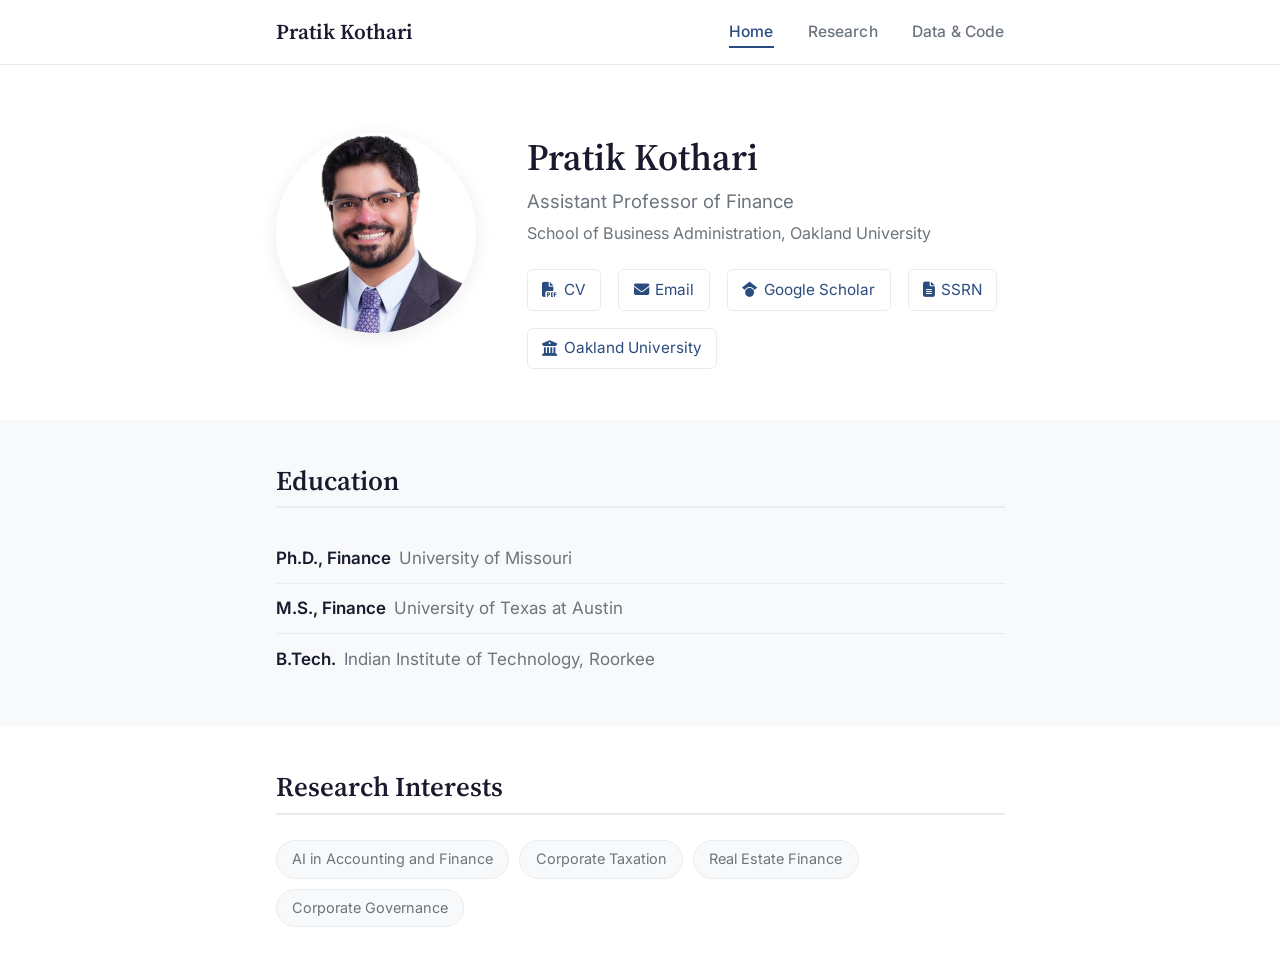
==== index.html @ e495ef42 "Remove page footer contact details" ====
<!DOCTYPE html>
<html lang="en">
<head>
  <!-- Google tag (gtag.js) -->
  <script async src="https://www.googletagmanager.com/gtag/js?id=G-Z5FJ16B7HM"></script>
  <script>
    window.dataLayer = window.dataLayer || [];
    function gtag(){dataLayer.push(arguments);}
    gtag('js', new Date());
    gtag('config', 'G-Z5FJ16B7HM');
  </script>
  <meta charset="UTF-8">
  <meta name="viewport" content="width=device-width, initial-scale=1.0">
  <title>Pratik Kothari | Assistant Professor of Finance</title>
  <meta name="description" content="Pratik Kothari is an Assistant Professor of Finance at Oakland University. Research interests include corporate governance, real estate finance, and financial markets.">
  <meta property="og:title" content="Pratik Kothari | Assistant Professor of Finance">
  <meta property="og:description" content="Assistant Professor of Finance at Oakland University. Research in corporate governance, real estate finance, and financial markets.">
  <meta property="og:type" content="website">
  <meta property="og:url" content="https://pratik-kothari.com/">
  <meta property="og:image" content="https://pratik-kothari.com/images/headshot.jpg">
  <link rel="canonical" href="https://pratik-kothari.com/">
  <script type="application/ld+json">
  {
    "@context": "https://schema.org",
    "@type": "Person",
    "name": "Pratik Kothari",
    "jobTitle": "Assistant Professor of Finance",
    "worksFor": {
      "@type": "Organization",
      "name": "Oakland University",
      "department": "School of Business Administration"
    },
    "url": "https://pratik-kothari.com",
    "image": "https://pratik-kothari.com/images/headshot.jpg",
    "email": "pkothari@oakland.edu",
    "sameAs": [
      "https://scholar.google.com/citations?user=ttBn_mQAAAAJ&hl=en&oi=sra",
      "https://papers.ssrn.com/sol3/cf_dev/AbsByAuth.cfm?per_id=2277546",
      "https://www.oakland.edu/business/faculty-staff-directory/pratik-kothari/"
    ],
    "alumniOf": [
      {"@type": "CollegeOrUniversity", "name": "University of Missouri"},
      {"@type": "CollegeOrUniversity", "name": "University of Texas at Austin"},
      {"@type": "CollegeOrUniversity", "name": "Indian Institute of Technology Roorkee"}
    ],
    "knowsAbout": ["Corporate Governance", "Real Estate Finance", "Corporate Taxation", "AI in Accounting and Finance"]
  }
  </script>
  <link rel="preconnect" href="https://fonts.googleapis.com">
  <link rel="preconnect" href="https://fonts.gstatic.com" crossorigin>
  <link href="https://fonts.googleapis.com/css2?family=Inter:wght@400;500;600&family=Source+Serif+4:opsz,wght@8..60,400;8..60,600&display=swap" rel="stylesheet">
  <link rel="stylesheet" href="https://cdnjs.cloudflare.com/ajax/libs/font-awesome/6.5.1/css/all.min.css" integrity="sha512-DTOQO9RWCH3ppGqcWaEA1BIZOC6xxalwEsw9c2QQeAIftl+Vegovlnee1c9QX4TctnWMn13TZye+giMm8e2LwA==" crossorigin="anonymous" referrerpolicy="no-referrer">
  <link rel="stylesheet" href="css/style.css">
</head>
<body>

  <nav class="nav">
    <div class="nav-inner">
      <a href="index.html" class="nav-name">Pratik Kothari</a>
      <button class="nav-toggle" aria-label="Toggle navigation">
        <svg viewBox="0 0 24 24" fill="none" stroke="currentColor" stroke-width="2" stroke-linecap="round">
          <line x1="3" y1="6" x2="21" y2="6"/>
          <line x1="3" y1="12" x2="21" y2="12"/>
          <line x1="3" y1="18" x2="21" y2="18"/>
        </svg>
      </button>
      <ul class="nav-links">
        <li><a href="index.html" class="active">Home</a></li>
        <li><a href="research.html">Research</a></li>
        <li><a href="data-code.html">Data &amp; Code</a></li>
      </ul>
    </div>
  </nav>

  <main>
    <section class="hero">
      <div class="container">
        <div class="hero-inner">
          <div class="hero-photo">
            <img src="images/headshot.jpg" alt="Pratik Kothari">
          </div>
          <div class="hero-text">
            <h1 class="hero-title">Pratik Kothari</h1>
            <p class="hero-subtitle">Assistant Professor of Finance</p>
            <p class="hero-affiliation">School of Business Administration, Oakland University</p>
            <div class="hero-links">
              <a href="files/kothari_cv.pdf" target="_blank"><i class="fa-solid fa-file-pdf"></i> CV</a>
              <a href="mailto:pkothari@oakland.edu"><i class="fa-solid fa-envelope"></i> Email</a>
              <a href="https://scholar.google.com/citations?user=ttBn_mQAAAAJ&hl=en&oi=sra" target="_blank" rel="noopener"><i class="fa-brands fa-google-scholar"></i> Google Scholar</a>
              <a href="https://papers.ssrn.com/sol3/cf_dev/AbsByAuth.cfm?per_id=2277546" target="_blank" rel="noopener"><i class="fa-solid fa-file-lines"></i> SSRN</a>
              <a href="https://www.oakland.edu/business/faculty-staff-directory/pratik-kothari/" target="_blank" rel="noopener"><i class="fa-solid fa-building-columns"></i> Oakland University</a>
            </div>
          </div>
        </div>
      </div>
    </section>

    <section class="section section-alt">
      <div class="container">
        <h2 class="section-title">Education</h2>
        <ul class="education-list">
          <li>
            <span class="degree">Ph.D., Finance</span>
            <span class="institution">University of Missouri</span>
          </li>
          <li>
            <span class="degree">M.S., Finance</span>
            <span class="institution">University of Texas at Austin</span>
          </li>
          <li>
            <span class="degree">B.Tech.</span>
            <span class="institution">Indian Institute of Technology, Roorkee</span>
          </li>
        </ul>
      </div>
    </section>

    <section class="section">
      <div class="container">
        <h2 class="section-title">Research Interests</h2>
        <div class="interests">
          <span class="interest-tag">AI in Accounting and Finance</span>
          <span class="interest-tag">Corporate Taxation</span>
          <span class="interest-tag">Real Estate Finance</span>
          <span class="interest-tag">Corporate Governance</span>
        </div>
      </div>
    </section>
  </main>

  <script src="js/main.js"></script>
</body>
</html>
---- css/style.css ----
:root {
  --color-bg: #FFFFFF;
  --color-bg-alt: #F8F9FA;
  --color-text: #1A1A2E;
  --color-text-secondary: #6C757D;
  --color-accent: #2B4C7E;
  --color-accent-hover: #3D6098;
  --color-border: #E9ECEF;
  --color-card-shadow: rgba(0, 0, 0, 0.04);

  --font-heading: 'Source Serif 4', Georgia, serif;
  --font-body: 'Inter', 'Segoe UI', system-ui, sans-serif;

  --max-width: 780px;
  --nav-height: 64px;
  --radius: 6px;
}

*,
*::before,
*::after {
  box-sizing: border-box;
  margin: 0;
  padding: 0;
}

html {
  font-size: 17px;
  scroll-behavior: smooth;
  -webkit-text-size-adjust: 100%;
}

body {
  font-family: var(--font-body);
  color: var(--color-text);
  background: var(--color-bg);
  line-height: 1.7;
  min-height: 100vh;
  display: flex;
  flex-direction: column;
}

a {
  color: var(--color-accent);
  text-decoration: none;
  transition: color 0.2s ease;
}

a:hover {
  color: var(--color-accent-hover);
}

img {
  max-width: 100%;
  height: auto;
  display: block;
}

h1, h2, h3 {
  font-family: var(--font-heading);
  font-weight: 600;
  line-height: 1.3;
}

h1 { font-size: 2.2rem; }
h2 { font-size: 1.6rem; }
h3 { font-size: 1.15rem; }

/* ─── Navigation ─── */

.nav {
  position: sticky;
  top: 0;
  z-index: 100;
  background: var(--color-bg);
  border-bottom: 1px solid var(--color-border);
}

.nav-inner {
  max-width: var(--max-width);
  margin: 0 auto;
  padding: 0 1.5rem;
  height: var(--nav-height);
  display: flex;
  align-items: center;
  justify-content: space-between;
}

.nav-name {
  font-family: var(--font-heading);
  font-size: 1.25rem;
  font-weight: 600;
  color: var(--color-text);
}

.nav-name:hover {
  color: var(--color-accent);
}

.nav-links {
  display: flex;
  gap: 2rem;
  list-style: none;
}

.nav-links a {
  color: var(--color-text-secondary);
  font-size: 0.92rem;
  font-weight: 500;
  letter-spacing: 0.01em;
  padding: 0.25rem 0;
  border-bottom: 2px solid transparent;
  transition: color 0.2s ease, border-color 0.2s ease;
}

.nav-links a:hover,
.nav-links a.active {
  color: var(--color-accent);
  border-bottom-color: var(--color-accent);
}

.nav-toggle {
  display: none;
  background: none;
  border: none;
  cursor: pointer;
  padding: 0.5rem;
  color: var(--color-text);
}

.nav-toggle svg {
  width: 24px;
  height: 24px;
}

/* ─── Main Content ─── */

main {
  flex: 1;
}

.container {
  max-width: var(--max-width);
  margin: 0 auto;
  padding: 0 1.5rem;
}

/* ─── Hero Section (Home) ─── */

.hero {
  padding: 4rem 0 3rem;
}

.hero-inner {
  display: flex;
  align-items: flex-start;
  gap: 3rem;
}

.hero-photo {
  flex-shrink: 0;
  width: 200px;
  height: 200px;
  border-radius: 50%;
  overflow: hidden;
  box-shadow: 0 4px 20px rgba(0, 0, 0, 0.08);
}

.hero-photo img {
  width: 100%;
  height: 100%;
  object-fit: cover;
}

.hero-text {
  flex: 1;
}

.hero-title {
  margin-bottom: 0.25rem;
}

.hero-subtitle {
  font-size: 1.1rem;
  color: var(--color-text-secondary);
  margin-bottom: 0.15rem;
}

.hero-affiliation {
  font-size: 0.95rem;
  color: var(--color-text-secondary);
  margin-bottom: 1.25rem;
}

.hero-bio {
  margin-bottom: 1.5rem;
  color: var(--color-text);
}

.hero-links {
  display: flex;
  flex-wrap: wrap;
  gap: 1rem;
}

.hero-links a {
  display: inline-flex;
  align-items: center;
  gap: 0.4rem;
  font-size: 0.9rem;
  color: var(--color-accent);
  padding: 0.4rem 0.85rem;
  border: 1px solid var(--color-border);
  border-radius: var(--radius);
  transition: background 0.2s ease, border-color 0.2s ease, color 0.2s ease;
}

.hero-links a:hover {
  background: var(--color-bg-alt);
  border-color: var(--color-accent);
}

/* ─── Sections ─── */

.section {
  padding: 2.5rem 0;
}

.section-alt {
  background: var(--color-bg-alt);
}

.section-title {
  margin-bottom: 1.5rem;
  padding-bottom: 0.5rem;
  border-bottom: 2px solid var(--color-border);
}

/* ─── Education ─── */

.education-list {
  list-style: none;
}

.education-list li {
  padding: 0.6rem 0;
  display: flex;
  gap: 0.5rem;
  align-items: baseline;
}

.education-list li + li {
  border-top: 1px solid var(--color-border);
}

.degree {
  font-weight: 600;
  white-space: nowrap;
}

.institution {
  color: var(--color-text-secondary);
}

/* ─── Research Interests ─── */

.interests {
  display: flex;
  flex-wrap: wrap;
  gap: 0.6rem;
}

.interest-tag {
  font-size: 0.85rem;
  padding: 0.35rem 0.9rem;
  background: var(--color-bg-alt);
  border: 1px solid var(--color-border);
  border-radius: 20px;
  color: var(--color-text-secondary);
}

/* ─── Page Header (Research, Data & Code) ─── */

.page-header {
  padding: 3rem 0 1.5rem;
}

.page-header h1 {
  margin-bottom: 0.5rem;
}

.page-header p {
  color: var(--color-text-secondary);
  font-size: 1rem;
}

/* ─── Paper Cards ─── */

.papers-section {
  padding: 2rem 0 3rem;
}

.papers-section + .papers-section {
  border-top: 2px solid var(--color-border);
}

.papers-section-title {
  font-size: 1.35rem;
  margin-bottom: 1.5rem;
  color: var(--color-text);
}

.paper-card {
  padding: 1.5rem 0;
}

.paper-card + .paper-card {
  border-top: 1px solid var(--color-border);
}

.paper-title {
  font-family: var(--font-body);
  font-weight: 600;
  font-size: 1.05rem;
  line-height: 1.5;
  margin-bottom: 0.3rem;
}

.paper-authors {
  font-size: 0.9rem;
  color: var(--color-text-secondary);
  margin-bottom: 0.2rem;
}

.paper-venue {
  font-size: 0.9rem;
  color: var(--color-text-secondary);
  margin-bottom: 0.6rem;
}

.paper-venue em {
  font-style: italic;
}

.paper-actions {
  display: flex;
  flex-wrap: wrap;
  align-items: center;
  gap: 0.75rem;
}

.paper-link {
  font-size: 0.82rem;
  font-weight: 500;
  color: var(--color-accent);
  display: inline-flex;
  align-items: center;
  gap: 0.3rem;
}

.paper-link:hover {
  color: var(--color-accent-hover);
}

.abstract-toggle {
  font-size: 0.82rem;
  font-weight: 500;
  color: var(--color-accent);
  background: none;
  border: none;
  cursor: pointer;
  padding: 0;
  display: inline-flex;
  align-items: center;
  gap: 0.3rem;
  font-family: var(--font-body);
  transition: color 0.2s ease;
}

.abstract-toggle:hover {
  color: var(--color-accent-hover);
}

.abstract-toggle .chevron {
  display: inline-block;
  transition: transform 0.25s ease;
  font-size: 0.7rem;
}

.abstract-toggle.open .chevron {
  transform: rotate(90deg);
}

.abstract-content {
  max-height: 0;
  overflow: hidden;
  transition: max-height 0.35s ease, padding 0.35s ease;
}

.abstract-content.open {
  max-height: 500px;
}

.abstract-text {
  padding: 1rem 0 0.5rem;
  font-size: 0.92rem;
  color: var(--color-text-secondary);
  line-height: 1.7;
  border-left: 3px solid var(--color-border);
  padding-left: 1rem;
}

/* ─── Data & Code Cards ─── */

.data-intro {
  padding: 0 0 1rem;
  color: var(--color-text-secondary);
}

.data-card {
  padding: 1.5rem;
  margin-bottom: 1.25rem;
  background: var(--color-bg);
  border: 1px solid var(--color-border);
  border-radius: var(--radius);
}

.data-card-title {
  font-family: var(--font-body);
  font-weight: 600;
  font-size: 1.05rem;
  margin-bottom: 0.25rem;
}

.data-card-ref {
  font-size: 0.88rem;
  color: var(--color-text-secondary);
  margin-bottom: 1rem;
}

.data-items {
  display: flex;
  flex-wrap: wrap;
  gap: 0.75rem;
}

.data-link {
  display: inline-flex;
  align-items: center;
  gap: 0.4rem;
  font-size: 0.88rem;
  color: var(--color-accent);
  padding: 0.4rem 0.85rem;
  border: 1px solid var(--color-border);
  border-radius: var(--radius);
  transition: background 0.2s ease, border-color 0.2s ease;
}

.data-link:hover {
  background: var(--color-bg-alt);
  border-color: var(--color-accent);
}

.data-placeholder {
  padding: 2rem;
  text-align: center;
  color: var(--color-text-secondary);
  background: var(--color-bg-alt);
  border-radius: var(--radius);
  border: 1px dashed var(--color-border);
}

.data-note {
  font-size: 0.82rem;
  color: var(--color-text-secondary);
  line-height: 1.6;
  margin-top: 1rem;
  padding-top: 0.75rem;
  border-top: 1px solid var(--color-border);
}

.data-note a {
  color: var(--color-accent);
}

/* ─── Responsive ─── */

@media (max-width: 640px) {
  html {
    font-size: 16px;
  }

  h1 { font-size: 1.75rem; }

  .nav-links {
    display: none;
    position: absolute;
    top: var(--nav-height);
    left: 0;
    right: 0;
    flex-direction: column;
    background: var(--color-bg);
    border-bottom: 1px solid var(--color-border);
    padding: 1rem 1.5rem;
    gap: 0;
    box-shadow: 0 4px 12px var(--color-card-shadow);
  }

  .nav-links.open {
    display: flex;
  }

  .nav-links li {
    padding: 0.6rem 0;
  }

  .nav-links li + li {
    border-top: 1px solid var(--color-border);
  }

  .nav-toggle {
    display: block;
  }

  .hero {
    padding: 2.5rem 0 2rem;
  }

  .hero-inner {
    flex-direction: column;
    align-items: center;
    text-align: center;
    gap: 1.5rem;
  }

  .hero-photo {
    width: 160px;
    height: 160px;
  }

  .hero-links {
    justify-content: center;
  }

  .education-list li {
    flex-direction: column;
    gap: 0.1rem;
  }

  .interests {
    justify-content: center;
  }

}

@media (min-width: 641px) and (max-width: 959px) {
  .hero-photo {
    width: 180px;
    height: 180px;
  }
}

/* ─── Print ─── */

@media print {
  .nav, .nav-toggle, .abstract-toggle {
    display: none;
  }

  .abstract-content {
    max-height: none;
  }

  body {
    font-size: 12pt;
    color: #000;
  }

  a {
    color: #000;
    text-decoration: underline;
  }
}
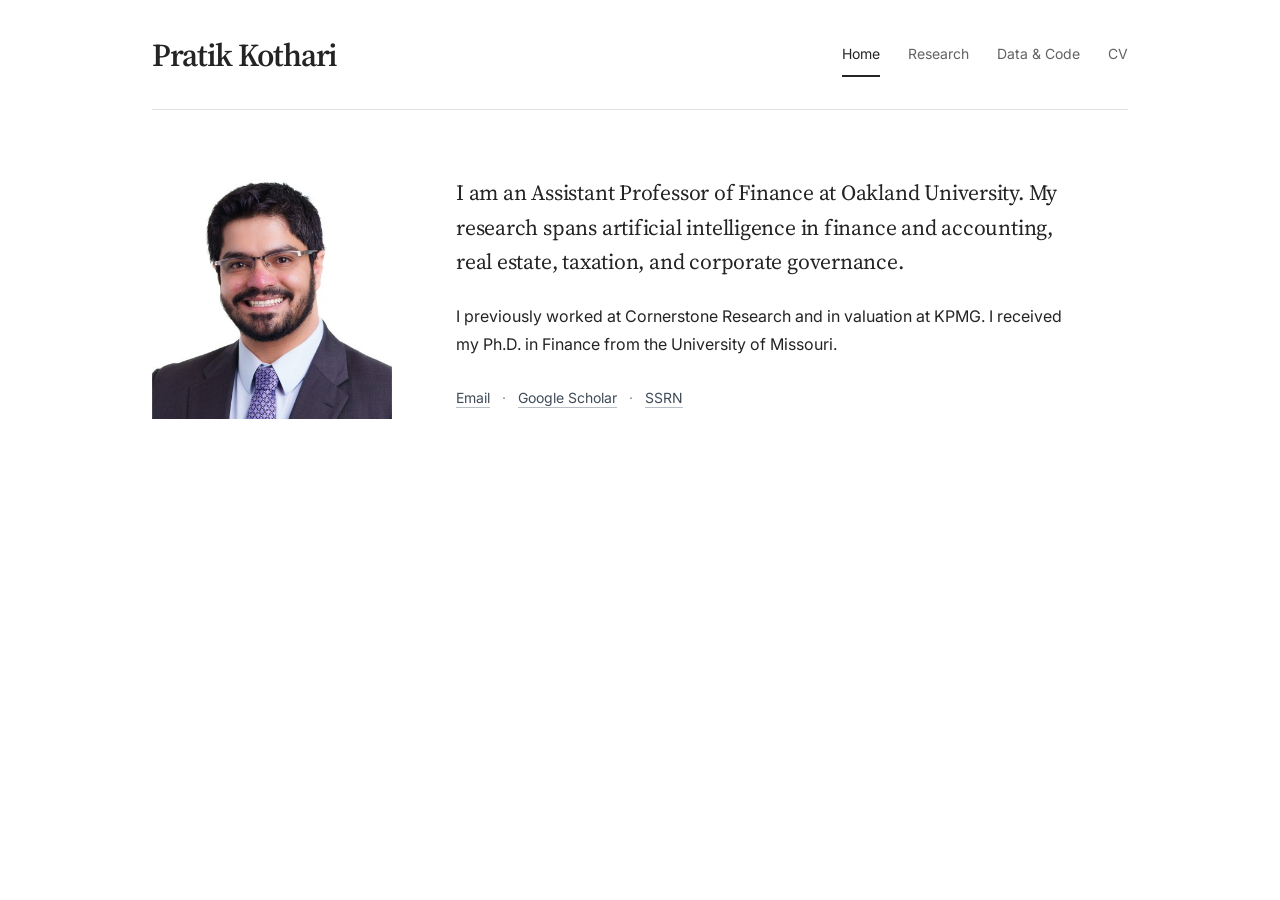
==== commit c79549ec: "Refine academic website and add named data registration" ====
--- a/index.html
+++ b/index.html
@@ -1,20 +1,13 @@
 <!DOCTYPE html>
 <html lang="en">
 <head>
-  <!-- Google tag (gtag.js) -->
-  <script async src="https://www.googletagmanager.com/gtag/js?id=G-Z5FJ16B7HM"></script>
-  <script>
-    window.dataLayer = window.dataLayer || [];
-    function gtag(){dataLayer.push(arguments);}
-    gtag('js', new Date());
-    gtag('config', 'G-Z5FJ16B7HM');
-  </script>
+  <script src="js/analytics.js" defer></script>
   <meta charset="UTF-8">
   <meta name="viewport" content="width=device-width, initial-scale=1.0">
   <title>Pratik Kothari | Assistant Professor of Finance</title>
-  <meta name="description" content="Pratik Kothari is an Assistant Professor of Finance at Oakland University. Research interests include corporate governance, real estate finance, and financial markets.">
+  <meta name="description" content="Pratik Kothari is an Assistant Professor of Finance at Oakland University. His research spans artificial intelligence in finance and accounting, real estate, taxation, and corporate governance.">
   <meta property="og:title" content="Pratik Kothari | Assistant Professor of Finance">
-  <meta property="og:description" content="Assistant Professor of Finance at Oakland University. Research in corporate governance, real estate finance, and financial markets.">
+  <meta property="og:description" content="Research on artificial intelligence in finance and accounting, real estate, taxation, and corporate governance.">
   <meta property="og:type" content="website">
   <meta property="og:url" content="https://pratik-kothari.com/">
   <meta property="og:image" content="https://pratik-kothari.com/images/headshot.jpg">
@@ -52,80 +45,52 @@
   <link rel="stylesheet" href="https://cdnjs.cloudflare.com/ajax/libs/font-awesome/6.5.1/css/all.min.css" integrity="sha512-DTOQO9RWCH3ppGqcWaEA1BIZOC6xxalwEsw9c2QQeAIftl+Vegovlnee1c9QX4TctnWMn13TZye+giMm8e2LwA==" crossorigin="anonymous" referrerpolicy="no-referrer">
   <link rel="stylesheet" href="css/style.css">
 </head>
-<body>
+<body class="home-page">
+  <a class="skip-link" href="#main-content">Skip to content</a>
 
-  <nav class="nav">
+  <nav class="nav" aria-label="Main navigation">
     <div class="nav-inner">
-      <a href="index.html" class="nav-name">Pratik Kothari</a>
-      <button class="nav-toggle" aria-label="Toggle navigation">
+      <h1 class="site-title" id="hero-title"><a href="index.html" class="nav-name">Pratik Kothari</a></h1>
+      <button class="nav-toggle" aria-label="Toggle navigation" aria-expanded="false" aria-controls="navigation-links">
         <svg viewBox="0 0 24 24" fill="none" stroke="currentColor" stroke-width="2" stroke-linecap="round">
           <line x1="3" y1="6" x2="21" y2="6"/>
           <line x1="3" y1="12" x2="21" y2="12"/>
           <line x1="3" y1="18" x2="21" y2="18"/>
         </svg>
       </button>
-      <ul class="nav-links">
-        <li><a href="index.html" class="active">Home</a></li>
+      <ul class="nav-links" id="navigation-links">
+        <li><a href="index.html" class="active" aria-current="page">Home</a></li>
         <li><a href="research.html">Research</a></li>
         <li><a href="data-code.html">Data &amp; Code</a></li>
+        <li><a href="files/kothari_cv.pdf" target="_blank" rel="noopener">CV</a></li>
       </ul>
     </div>
   </nav>
 
-  <main>
-    <section class="hero">
+  <main id="main-content">
+    <section class="hero" aria-labelledby="hero-title">
       <div class="container">
         <div class="hero-inner">
-          <div class="hero-photo">
-            <img src="images/headshot.jpg" alt="Pratik Kothari">
-          </div>
+          <figure class="hero-portrait">
+            <img src="images/headshot.jpg" alt="Portrait of Pratik Kothari" width="400" height="400" fetchpriority="high">
+          </figure>
           <div class="hero-text">
-            <h1 class="hero-title">Pratik Kothari</h1>
-            <p class="hero-subtitle">Assistant Professor of Finance</p>
-            <p class="hero-affiliation">School of Business Administration, Oakland University</p>
-            <div class="hero-links">
-              <a href="files/kothari_cv.pdf" target="_blank"><i class="fa-solid fa-file-pdf"></i> CV</a>
-              <a href="mailto:pkothari@oakland.edu"><i class="fa-solid fa-envelope"></i> Email</a>
-              <a href="https://scholar.google.com/citations?user=ttBn_mQAAAAJ&hl=en&oi=sra" target="_blank" rel="noopener"><i class="fa-brands fa-google-scholar"></i> Google Scholar</a>
-              <a href="https://papers.ssrn.com/sol3/cf_dev/AbsByAuth.cfm?per_id=2277546" target="_blank" rel="noopener"><i class="fa-solid fa-file-lines"></i> SSRN</a>
-              <a href="https://www.oakland.edu/business/faculty-staff-directory/pratik-kothari/" target="_blank" rel="noopener"><i class="fa-solid fa-building-columns"></i> Oakland University</a>
+            <div class="hero-bio">
+              <p>I am an Assistant Professor of Finance at Oakland University. My research spans artificial intelligence in finance and accounting, real estate, taxation, and corporate governance.</p>
+              <p>I previously worked at Cornerstone Research and in valuation at KPMG. I received my Ph.D. in Finance from the University of Missouri.</p>
+            </div>
+            <div class="hero-links" aria-label="Contact and profiles">
+              <a href="mailto:pkothari@oakland.edu">Email</a>
+              <span aria-hidden="true">&middot;</span>
+              <a href="https://scholar.google.com/citations?user=ttBn_mQAAAAJ&hl=en&oi=sra" target="_blank" rel="noopener">Google Scholar</a>
+              <span aria-hidden="true">&middot;</span>
+              <a href="https://papers.ssrn.com/sol3/cf_dev/AbsByAuth.cfm?per_id=2277546" target="_blank" rel="noopener">SSRN</a>
             </div>
           </div>
         </div>
       </div>
     </section>
 
-    <section class="section section-alt">
-      <div class="container">
-        <h2 class="section-title">Education</h2>
-        <ul class="education-list">
-          <li>
-            <span class="degree">Ph.D., Finance</span>
-            <span class="institution">University of Missouri</span>
-          </li>
-          <li>
-            <span class="degree">M.S., Finance</span>
-            <span class="institution">University of Texas at Austin</span>
-          </li>
-          <li>
-            <span class="degree">B.Tech.</span>
-            <span class="institution">Indian Institute of Technology, Roorkee</span>
-          </li>
-        </ul>
-      </div>
-    </section>
-
-    <section class="section">
-      <div class="container">
-        <h2 class="section-title">Research Interests</h2>
-        <div class="interests">
-          <span class="interest-tag">AI in Accounting and Finance</span>
-          <span class="interest-tag">Corporate Taxation</span>
-          <span class="interest-tag">Real Estate Finance</span>
-          <span class="interest-tag">Corporate Governance</span>
-        </div>
-      </div>
-    </section>
   </main>
 
   <script src="js/main.js"></script>
--- a/css/style.css
+++ b/css/style.css
@@ -1,583 +1,208 @@
 :root {
-  --color-bg: #FFFFFF;
-  --color-bg-alt: #F8F9FA;
-  --color-text: #1A1A2E;
-  --color-text-secondary: #6C757D;
-  --color-accent: #2B4C7E;
-  --color-accent-hover: #3D6098;
-  --color-border: #E9ECEF;
-  --color-card-shadow: rgba(0, 0, 0, 0.04);
-
+  --color-bg: #ffffff;
+  --color-surface: #ffffff;
+  --color-bg-alt: #f6f6f6;
+  --color-text: #242424;
+  --color-text-secondary: #626262;
+  --color-accent: #3f4b58;
+  --color-accent-hover: #171717;
+  --color-border: #e2e2e2;
   --font-heading: 'Source Serif 4', Georgia, serif;
   --font-body: 'Inter', 'Segoe UI', system-ui, sans-serif;
-
-  --max-width: 780px;
-  --nav-height: 64px;
-  --radius: 6px;
-}
-
-*,
-*::before,
-*::after {
-  box-sizing: border-box;
-  margin: 0;
-  padding: 0;
-}
-
-html {
-  font-size: 17px;
-  scroll-behavior: smooth;
-  -webkit-text-size-adjust: 100%;
-}
-
-body {
-  font-family: var(--font-body);
-  color: var(--color-text);
-  background: var(--color-bg);
-  line-height: 1.7;
-  min-height: 100vh;
-  display: flex;
-  flex-direction: column;
-}
-
-a {
-  color: var(--color-accent);
-  text-decoration: none;
-  transition: color 0.2s ease;
-}
-
-a:hover {
-  color: var(--color-accent-hover);
-}
-
-img {
-  max-width: 100%;
-  height: auto;
-  display: block;
-}
-
-h1, h2, h3 {
-  font-family: var(--font-heading);
-  font-weight: 600;
-  line-height: 1.3;
-}
-
-h1 { font-size: 2.2rem; }
-h2 { font-size: 1.6rem; }
-h3 { font-size: 1.15rem; }
-
-/* ─── Navigation ─── */
-
-.nav {
-  position: sticky;
-  top: 0;
-  z-index: 100;
-  background: var(--color-bg);
-  border-bottom: 1px solid var(--color-border);
-}
-
-.nav-inner {
-  max-width: var(--max-width);
-  margin: 0 auto;
-  padding: 0 1.5rem;
-  height: var(--nav-height);
-  display: flex;
-  align-items: center;
-  justify-content: space-between;
-}
-
-.nav-name {
-  font-family: var(--font-heading);
-  font-size: 1.25rem;
-  font-weight: 600;
-  color: var(--color-text);
-}
-
-.nav-name:hover {
-  color: var(--color-accent);
-}
-
-.nav-links {
-  display: flex;
-  gap: 2rem;
-  list-style: none;
-}
-
-.nav-links a {
-  color: var(--color-text-secondary);
-  font-size: 0.92rem;
-  font-weight: 500;
-  letter-spacing: 0.01em;
-  padding: 0.25rem 0;
-  border-bottom: 2px solid transparent;
-  transition: color 0.2s ease, border-color 0.2s ease;
-}
-
-.nav-links a:hover,
-.nav-links a.active {
-  color: var(--color-accent);
-  border-bottom-color: var(--color-accent);
-}
-
-.nav-toggle {
-  display: none;
-  background: none;
-  border: none;
-  cursor: pointer;
-  padding: 0.5rem;
-  color: var(--color-text);
-}
-
-.nav-toggle svg {
-  width: 24px;
-  height: 24px;
-}
-
-/* ─── Main Content ─── */
-
-main {
-  flex: 1;
-}
-
-.container {
-  max-width: var(--max-width);
-  margin: 0 auto;
-  padding: 0 1.5rem;
-}
-
-/* ─── Hero Section (Home) ─── */
-
-.hero {
-  padding: 4rem 0 3rem;
-}
-
-.hero-inner {
-  display: flex;
-  align-items: flex-start;
-  gap: 3rem;
-}
-
-.hero-photo {
-  flex-shrink: 0;
-  width: 200px;
-  height: 200px;
-  border-radius: 50%;
-  overflow: hidden;
-  box-shadow: 0 4px 20px rgba(0, 0, 0, 0.08);
-}
-
-.hero-photo img {
-  width: 100%;
-  height: 100%;
-  object-fit: cover;
-}
-
-.hero-text {
-  flex: 1;
-}
-
-.hero-title {
-  margin-bottom: 0.25rem;
-}
-
-.hero-subtitle {
-  font-size: 1.1rem;
-  color: var(--color-text-secondary);
-  margin-bottom: 0.15rem;
-}
-
-.hero-affiliation {
-  font-size: 0.95rem;
-  color: var(--color-text-secondary);
-  margin-bottom: 1.25rem;
-}
-
-.hero-bio {
-  margin-bottom: 1.5rem;
-  color: var(--color-text);
-}
-
-.hero-links {
-  display: flex;
-  flex-wrap: wrap;
-  gap: 1rem;
-}
-
-.hero-links a {
-  display: inline-flex;
-  align-items: center;
-  gap: 0.4rem;
-  font-size: 0.9rem;
-  color: var(--color-accent);
-  padding: 0.4rem 0.85rem;
-  border: 1px solid var(--color-border);
-  border-radius: var(--radius);
-  transition: background 0.2s ease, border-color 0.2s ease, color 0.2s ease;
-}
-
-.hero-links a:hover {
-  background: var(--color-bg-alt);
-  border-color: var(--color-accent);
-}
-
-/* ─── Sections ─── */
-
-.section {
-  padding: 2.5rem 0;
-}
-
-.section-alt {
-  background: var(--color-bg-alt);
-}
-
-.section-title {
-  margin-bottom: 1.5rem;
-  padding-bottom: 0.5rem;
-  border-bottom: 2px solid var(--color-border);
-}
-
-/* ─── Education ─── */
-
-.education-list {
-  list-style: none;
-}
-
-.education-list li {
-  padding: 0.6rem 0;
-  display: flex;
-  gap: 0.5rem;
-  align-items: baseline;
-}
-
-.education-list li + li {
-  border-top: 1px solid var(--color-border);
-}
-
-.degree {
-  font-weight: 600;
-  white-space: nowrap;
-}
-
-.institution {
-  color: var(--color-text-secondary);
-}
-
-/* ─── Research Interests ─── */
-
-.interests {
-  display: flex;
-  flex-wrap: wrap;
-  gap: 0.6rem;
-}
-
-.interest-tag {
-  font-size: 0.85rem;
-  padding: 0.35rem 0.9rem;
-  background: var(--color-bg-alt);
-  border: 1px solid var(--color-border);
-  border-radius: 20px;
-  color: var(--color-text-secondary);
-}
-
-/* ─── Page Header (Research, Data & Code) ─── */
-
-.page-header {
-  padding: 3rem 0 1.5rem;
-}
-
-.page-header h1 {
-  margin-bottom: 0.5rem;
-}
-
-.page-header p {
-  color: var(--color-text-secondary);
-  font-size: 1rem;
-}
-
-/* ─── Paper Cards ─── */
-
-.papers-section {
-  padding: 2rem 0 3rem;
-}
-
-.papers-section + .papers-section {
-  border-top: 2px solid var(--color-border);
-}
-
-.papers-section-title {
-  font-size: 1.35rem;
-  margin-bottom: 1.5rem;
-  color: var(--color-text);
-}
-
-.paper-card {
-  padding: 1.5rem 0;
-}
-
-.paper-card + .paper-card {
-  border-top: 1px solid var(--color-border);
-}
-
-.paper-title {
-  font-family: var(--font-body);
-  font-weight: 600;
-  font-size: 1.05rem;
-  line-height: 1.5;
-  margin-bottom: 0.3rem;
-}
-
-.paper-authors {
-  font-size: 0.9rem;
-  color: var(--color-text-secondary);
-  margin-bottom: 0.2rem;
-}
-
-.paper-venue {
-  font-size: 0.9rem;
-  color: var(--color-text-secondary);
-  margin-bottom: 0.6rem;
-}
-
-.paper-venue em {
-  font-style: italic;
-}
-
-.paper-actions {
-  display: flex;
-  flex-wrap: wrap;
-  align-items: center;
-  gap: 0.75rem;
-}
-
-.paper-link {
-  font-size: 0.82rem;
-  font-weight: 500;
-  color: var(--color-accent);
-  display: inline-flex;
-  align-items: center;
-  gap: 0.3rem;
-}
-
-.paper-link:hover {
-  color: var(--color-accent-hover);
-}
-
-.abstract-toggle {
-  font-size: 0.82rem;
-  font-weight: 500;
-  color: var(--color-accent);
-  background: none;
-  border: none;
-  cursor: pointer;
-  padding: 0;
-  display: inline-flex;
-  align-items: center;
-  gap: 0.3rem;
-  font-family: var(--font-body);
-  transition: color 0.2s ease;
-}
-
-.abstract-toggle:hover {
-  color: var(--color-accent-hover);
-}
-
-.abstract-toggle .chevron {
-  display: inline-block;
-  transition: transform 0.25s ease;
-  font-size: 0.7rem;
-}
-
-.abstract-toggle.open .chevron {
-  transform: rotate(90deg);
-}
-
-.abstract-content {
-  max-height: 0;
-  overflow: hidden;
-  transition: max-height 0.35s ease, padding 0.35s ease;
-}
-
-.abstract-content.open {
-  max-height: 500px;
-}
-
-.abstract-text {
-  padding: 1rem 0 0.5rem;
-  font-size: 0.92rem;
-  color: var(--color-text-secondary);
-  line-height: 1.7;
-  border-left: 3px solid var(--color-border);
-  padding-left: 1rem;
-}
-
-/* ─── Data & Code Cards ─── */
-
-.data-intro {
-  padding: 0 0 1rem;
-  color: var(--color-text-secondary);
-}
-
-.data-card {
-  padding: 1.5rem;
-  margin-bottom: 1.25rem;
-  background: var(--color-bg);
-  border: 1px solid var(--color-border);
-  border-radius: var(--radius);
-}
-
-.data-card-title {
-  font-family: var(--font-body);
-  font-weight: 600;
-  font-size: 1.05rem;
-  margin-bottom: 0.25rem;
-}
-
-.data-card-ref {
-  font-size: 0.88rem;
-  color: var(--color-text-secondary);
-  margin-bottom: 1rem;
-}
-
-.data-items {
-  display: flex;
-  flex-wrap: wrap;
-  gap: 0.75rem;
-}
-
-.data-link {
-  display: inline-flex;
-  align-items: center;
-  gap: 0.4rem;
-  font-size: 0.88rem;
-  color: var(--color-accent);
-  padding: 0.4rem 0.85rem;
-  border: 1px solid var(--color-border);
-  border-radius: var(--radius);
-  transition: background 0.2s ease, border-color 0.2s ease;
-}
-
-.data-link:hover {
-  background: var(--color-bg-alt);
-  border-color: var(--color-accent);
-}
-
-.data-placeholder {
-  padding: 2rem;
-  text-align: center;
-  color: var(--color-text-secondary);
-  background: var(--color-bg-alt);
-  border-radius: var(--radius);
-  border: 1px dashed var(--color-border);
-}
-
-.data-note {
-  font-size: 0.82rem;
-  color: var(--color-text-secondary);
-  line-height: 1.6;
-  margin-top: 1rem;
-  padding-top: 0.75rem;
-  border-top: 1px solid var(--color-border);
-}
-
-.data-note a {
-  color: var(--color-accent);
-}
-
-/* ─── Responsive ─── */
-
-@media (max-width: 640px) {
-  html {
-    font-size: 16px;
-  }
-
-  h1 { font-size: 1.75rem; }
-
-  .nav-links {
-    display: none;
-    position: absolute;
-    top: var(--nav-height);
-    left: 0;
-    right: 0;
-    flex-direction: column;
-    background: var(--color-bg);
-    border-bottom: 1px solid var(--color-border);
-    padding: 1rem 1.5rem;
-    gap: 0;
-    box-shadow: 0 4px 12px var(--color-card-shadow);
-  }
-
-  .nav-links.open {
-    display: flex;
-  }
-
-  .nav-links li {
-    padding: 0.6rem 0;
-  }
-
-  .nav-links li + li {
-    border-top: 1px solid var(--color-border);
-  }
-
-  .nav-toggle {
-    display: block;
-  }
-
-  .hero {
-    padding: 2.5rem 0 2rem;
-  }
-
-  .hero-inner {
-    flex-direction: column;
-    align-items: center;
-    text-align: center;
-    gap: 1.5rem;
-  }
-
-  .hero-photo {
-    width: 160px;
-    height: 160px;
-  }
-
-  .hero-links {
-    justify-content: center;
-  }
-
-  .education-list li {
-    flex-direction: column;
-    gap: 0.1rem;
-  }
-
-  .interests {
-    justify-content: center;
-  }
-
-}
-
-@media (min-width: 641px) and (max-width: 959px) {
-  .hero-photo {
-    width: 180px;
-    height: 180px;
-  }
-}
-
-/* ─── Print ─── */
-
+  --max-width: 1040px;
+  --nav-height: 76px;
+  --radius: 5px;
+}
+
+*, *::before, *::after { box-sizing: border-box; }
+* { margin: 0; padding: 0; }
+html { font-size: 16px; scroll-behavior: smooth; -webkit-text-size-adjust: 100%; }
+body { font-family: var(--font-body); color: var(--color-text); background: var(--color-bg); line-height: 1.75; min-height: 100vh; display: flex; flex-direction: column; }
+main { flex: 1; }
+a { color: var(--color-accent); text-decoration: none; transition: color .18s ease; }
+a:hover { color: var(--color-accent-hover); }
+button, input, select { font: inherit; }
+button, a, input, select { -webkit-tap-highlight-color: transparent; }
+button { cursor: pointer; }
+button:disabled { cursor: wait; opacity: .65; }
+:focus-visible { outline: 3px solid var(--color-text); outline-offset: 5px; }
+img { max-width: 100%; height: auto; display: block; }
+h1, h2, h3 { font-family: var(--font-heading); font-weight: 600; line-height: 1.2; }
+::selection { background: #e5e7eb; color: #171717; }
+[hidden] { display: none !important; }
+.container { max-width: var(--max-width); margin: 0 auto; padding: 0 32px; }
+.eyebrow { font: 600 .68rem/1.5 var(--font-body); letter-spacing: .17em; text-transform: uppercase; color: var(--color-accent); }
+.skip-link { position: fixed; top: -100px; left: 16px; z-index: 200; background: var(--color-text); color: #fff; padding: 12px 20px; }
+.skip-link:focus { top: 12px; color: #fff; }
+
+/* Navigation */
+.nav { background: var(--color-bg); border-bottom: 1px solid var(--color-border); }
+.nav-inner { max-width: var(--max-width); margin: 0 auto; padding: 0 32px; min-height: var(--nav-height); display: flex; align-items: center; justify-content: space-between; gap: 24px; position: relative; }
+.nav-name { display: inline-flex; align-items: center; gap: 13px; font: 600 1.12rem var(--font-heading); color: var(--color-text); white-space: nowrap; }
+.nav-links { display: flex; align-items: center; gap: 28px; list-style: none; }
+.nav-links a { display: inline-block; color: var(--color-text-secondary); font-size: .875rem; padding: 9px 0; border-bottom: 2px solid transparent; }
+.nav-links a:hover, .nav-links a.active { color: var(--color-text); border-bottom-color: var(--color-text); }
+.nav-toggle { display: none; background: none; border: 0; padding: 10px; color: var(--color-text); }
+.nav-toggle svg { display: block; width: 24px; height: 24px; }
+
+/* Home */
+.site-title { line-height: 1.2; }
+.home-page .nav { border-bottom: 0; }
+.home-page .nav-inner { min-height: 110px; }
+.home-page .nav-inner::after { content: ''; position: absolute; bottom: 0; left: 32px; right: 32px; border-bottom: 1px solid var(--color-border); }
+.home-page .nav-name { font-size: 2rem; letter-spacing: -.035em; }
+.hero { padding: 66px 0 60px; }
+.hero-inner { display: grid; grid-template-columns: 240px minmax(0, 1fr); gap: 64px; align-items: start; }
+.hero-bio { color: var(--color-text); font-size: 1rem; line-height: 1.8; max-width: 620px; margin-bottom: 27px; }
+.hero-bio p:first-child { font: 400 1.35rem/1.6 var(--font-heading); letter-spacing: -.01em; }
+.hero-bio p + p { margin-top: 22px; }
+.hero-links { display: flex; align-items: center; gap: 12px; font-size: .875rem; }
+.hero-links > span { color: #8a8a8a; }
+.hero-links a { text-decoration: underline; text-decoration-color: #b9bec4; text-underline-offset: 4px; white-space: nowrap; }
+.hero-links a:hover { text-decoration-color: currentColor; }
+.hero-portrait { margin-top: 3px; }
+.hero-portrait img { width: 100%; aspect-ratio: 1; object-fit: cover; }
+.button { display: inline-flex; align-items: center; justify-content: center; gap: 18px; padding: 12px 21px; border: 1px solid transparent; border-radius: var(--radius); font-size: .81rem; font-weight: 500; line-height: 1.5; transition: background .18s, color .18s, border-color .18s; }
+.button-primary { background: var(--color-text); color: #fff; }
+.button-primary:hover { background: #444; color: #fff; }
+.button-outline { border-color: #bdbdbd; color: var(--color-text); background: transparent; }
+.button-outline:hover { background: var(--color-bg-alt); border-color: var(--color-text); }
+.button i { font-size: .75rem; }
+
+/* Shared page headers and research */
+.page-header { padding: 60px 0 30px; }
+.page-header h1 { font-size: clamp(2.5rem, 5vw, 3.4rem); letter-spacing: -.04em; margin: 10px 0 17px; }
+.page-header > p:not(.eyebrow) { max-width: 640px; font-size: .94rem; color: var(--color-text-secondary); }
+.page-header a, .data-note a, .data-citation-note a, .form-privacy a { text-decoration: underline; text-underline-offset: 3px; }
+.research-container { max-width: 980px; }
+.section-nav { display: flex; gap: 28px; list-style: none; border-bottom: 1px solid var(--color-border); padding-bottom: 20px; font-size: .8rem; }
+.section-nav a { display: inline-flex; gap: 8px; align-items: center; }
+.section-nav span { color: var(--color-text-secondary); font-size: .7rem; }
+.papers-section { padding: 32px 0 28px; scroll-margin-top: 20px; }
+.papers-section + .papers-section { padding-top: 12px; }
+.papers-section-header { position: sticky; top: 0; z-index: 5; display: flex; align-items: center; justify-content: space-between; gap: 20px; background: var(--color-bg-alt); border-top: 2px solid var(--color-text); border-bottom: 1px solid var(--color-border); padding: 17px 21px; margin-bottom: 6px; }
+.papers-section-title { font-size: 1.75rem; letter-spacing: -.02em; margin: 0; }
+.papers-count { font-size: .75rem; color: var(--color-text-secondary); white-space: nowrap; }
+.paper-card { padding: 26px 0; }
+.paper-card + .paper-card { border-top: 1px solid var(--color-border); }
+.paper-title { font-size: 1.25rem; line-height: 1.5; letter-spacing: -.012em; margin-bottom: 7px; max-width: 780px; }
+.paper-authors, .paper-venue { font-size: .82rem; color: var(--color-text-secondary); margin-bottom: 6px; }
+.paper-actions { display: flex; flex-wrap: wrap; align-items: center; gap: 20px; margin-top: 13px; }
+.paper-link, .abstract-toggle { display: inline-flex; align-items: center; gap: 6px; font-size: .76rem; font-weight: 500; color: var(--color-accent); }
+.paper-link:hover, .abstract-toggle:hover { text-decoration: underline; text-underline-offset: 4px; }
+.abstract-toggle { background: none; border: none; font-family: var(--font-body); padding: 6px 0; }
+.abstract-toggle .chevron { display: inline-block; transition: transform .18s; font-size: .58rem; }
+.abstract-toggle.open .chevron { transform: rotate(90deg); }
+.abstract-content { display: none; }
+.abstract-content.open { display: block; }
+.abstract-text { margin-top: 13px; padding: 4px 0 4px 20px; font-size: .86rem; color: var(--color-text-secondary); line-height: 1.85; border-left: 2px solid #d5d5d5; }
+
+/* Data and registration */
+.data-layout { display: grid; grid-template-columns: minmax(0, 1fr) 390px; align-items: start; gap: 50px; padding: 10px 0 68px; }
+.data-card { padding-top: 25px; border-top: 1px solid var(--color-border); }
+.dataset-icon { display: grid; place-items: center; width: 43px; height: 43px; border: 1px solid #dedede; background: #f5f5f5; border-radius: var(--radius); color: var(--color-accent); margin-bottom: 18px; }
+.data-card-title { font-size: 2rem; letter-spacing: -.03em; margin-bottom: 16px; }
+.data-description { font-size: .92rem; color: var(--color-text-secondary); }
+.data-citation-note { font-size: .84rem; line-height: 1.8; margin-top: 15px; }
+.dataset-meta { display: flex; flex-wrap: wrap; gap: 7px 20px; margin: 21px 0 25px; color: var(--color-accent); font-size: .72rem; }
+.dataset-meta span { display: inline-flex; gap: 7px; align-items: center; }
+.data-note { font-size: .78rem; color: var(--color-text-secondary); line-height: 1.85; margin-top: 24px; }
+.data-note h3 { font: 600 .72rem var(--font-body); color: var(--color-text); margin-bottom: 8px; }
+.data-note p + p { margin-top: 10px; }
+.data-card-ref { margin-top: 20px; color: var(--color-text-secondary); font-size: .77rem; scroll-margin-top: 20px; }
+.data-card-ref .paper-link { margin-top: 11px; }
+.access-card { border: 1px solid var(--color-border); border-top: 3px solid var(--color-accent); border-radius: var(--radius); padding: 28px; background: var(--color-surface); box-shadow: 0 7px 22px rgba(0, 0, 0, .025); }
+.access-card h2 { font-size: 1.65rem; letter-spacing: -.025em; margin: 7px 0 12px; }
+.form-intro { color: var(--color-text-secondary); font-size: .8rem; line-height: 1.8; margin-bottom: 22px; }
+.form-field { margin-bottom: 17px; }
+.form-field label { display: block; font-size: .76rem; font-weight: 500; color: var(--color-text); margin-bottom: 6px; }
+.optional { font-size: .69rem; color: var(--color-text-secondary); font-weight: 400; }
+.form-field input, .form-field select { width: 100%; min-width: 0; border: 1px solid #c9c9c9; border-radius: 3px; background: #ffffff; color: var(--color-text); padding: 11px 12px; font-size: .84rem; line-height: 1.5; }
+.form-field input::placeholder { color: #757575; }
+.form-field input:focus, .form-field select:focus { outline: 2px solid var(--color-accent); outline-offset: 1px; }
+.dataset-field { border: 0; min-width: 0; padding: 0; }
+.dataset-field legend { padding: 0; font-size: .76rem; font-weight: 500; margin-bottom: 6px; }
+.dataset-picker { position: relative; }
+.dataset-picker > summary { display: flex; align-items: center; justify-content: space-between; gap: 12px; width: 100%; padding: 11px 12px; border: 1px solid #c9c9c9; border-radius: 3px; background: #fff; font-size: .84rem; line-height: 1.5; list-style: none; cursor: pointer; }
+.dataset-picker > summary::-webkit-details-marker { display: none; }
+.dataset-caret { flex-shrink: 0; }
+.dataset-picker[open] > summary { border-color: var(--color-accent); }
+.dataset-picker[open] .dataset-caret { transform: rotate(180deg); }
+.dataset-options { position: absolute; top: calc(100% + 5px); left: 0; right: 0; z-index: 20; padding: 5px; border: 1px solid #c9c9c9; border-radius: 3px; background: #fff; box-shadow: 0 5px 16px rgba(0, 0, 0, .09); }
+.form-field .dataset-option { display: flex; align-items: center; gap: 10px; min-height: 44px; margin: 0; padding: 10px; font-size: .84rem; font-weight: 400; line-height: 1.6; cursor: pointer; }
+.form-field .dataset-option:hover, .form-field .dataset-option:focus-within { background: var(--color-bg-alt); }
+.form-field .dataset-option input { flex-shrink: 0; width: 16px; height: 16px; padding: 0; accent-color: var(--color-text); }
+.checkbox-label { display: flex; align-items: flex-start; gap: 10px; font-size: .73rem; color: var(--color-text-secondary); line-height: 1.65; cursor: pointer; margin: 21px 0; }
+.checkbox-label input { flex-shrink: 0; width: 16px; height: 16px; accent-color: var(--color-accent); margin-top: 2px; }
+.form-submit { width: 100%; padding: 13px 15px; }
+.form-privacy { color: var(--color-text-secondary); font-size: .66rem; line-height: 1.8; margin-top: 13px; }
+.preview-notice { background: #f5f5f5; border: 1px solid #dedede; color: #555555; border-radius: 3px; padding: 10px 12px; font-size: .71rem; line-height: 1.65; margin-bottom: 19px; }
+.form-status { font-size: .77rem; line-height: 1.7; color: #97362b; margin-top: 13px; }
+.form-status:empty { display: none; }
+.form-status[data-state="pending"] { color: var(--color-text-secondary); }
+.honeypot { display: none; }
+.download-success { padding-top: 3px; }
+.success-icon { display: grid; place-items: center; width: 45px; height: 45px; border-radius: 50%; color: var(--color-accent); background: #eeeeee; margin-bottom: 17px; }
+.download-success p { color: var(--color-text-secondary); font-size: .81rem; margin: 13px 0 19px; }
+.download-links { display: grid; gap: 11px; }
+.download-links .button { gap: 12px; }
+.text-button { background: none; border: 0; color: var(--color-accent); font-size: .75rem; text-decoration: underline; text-underline-offset: 4px; margin-top: 22px; }
+.data-help { margin-top: 19px; color: var(--color-text-secondary); font-size: .74rem; text-align: center; }
+.data-help a { text-decoration: underline; text-underline-offset: 3px; }
+
+@media (max-width: 960px) {
+  .hero-inner { grid-template-columns: 210px minmax(0, 1fr); gap: 44px; }
+  .data-layout { grid-template-columns: minmax(0, 1fr) 350px; gap: 30px; }
+  .access-card { padding: 23px; }
+}
+@media (max-width: 760px) {
+  .hero-inner { grid-template-columns: 185px minmax(0, 1fr); gap: 32px; }
+  .hero-bio p:first-child { font-size: 1.2rem; }
+  .data-layout { grid-template-columns: 1fr; gap: 34px; }
+  .access-card { padding: 28px; }
+}
+@media (max-width: 600px) {
+  :root { --nav-height: 68px; }
+  .container, .nav-inner { padding-left: 23px; padding-right: 23px; }
+  .nav-name { font-size: 1.04rem; }
+  .home-page .nav-inner { min-height: 86px; gap: 12px; }
+  .home-page .nav-inner::after { left: 23px; right: 23px; }
+  .home-page .nav-name { font-size: 1.7rem; }
+  .nav-toggle { display: block; }
+  .nav-links { display: none; position: absolute; left: 0; right: 0; top: 100%; background: var(--color-bg); z-index: 100; border-bottom: 1px solid var(--color-border); padding: 10px 23px 19px; flex-direction: column; align-items: stretch; gap: 0; box-shadow: 0 8px 12px rgba(0, 0, 0, .04); }
+  .nav-links.open { display: flex; }
+  .nav-links a { display: block; padding: 12px 0; }
+  .hero { padding: 30px 0 42px; }
+  .hero-inner { display: flex; flex-direction: column; gap: 28px; align-items: stretch; }
+  .hero-bio { font-size: .95rem; line-height: 1.8; margin-bottom: 23px; }
+  .hero-bio p:first-child { font-size: 1.2rem; line-height: 1.6; }
+  .hero-portrait { width: 160px; margin-top: 0; }
+  .page-header { padding: 37px 0 27px; }
+  .page-header h1 { font-size: 2.7rem; }
+  .page-header > p:not(.eyebrow) { font-size: .9rem; }
+  .data-card-title { font-size: 1.9rem; }
+  .data-layout { padding-bottom: 43px; }
+  .access-card { padding: 23px; }
+  .form-field input, .form-field select { font-size: 1rem; }
+  .dataset-picker > summary, .form-field .dataset-option { font-size: 1rem; }
+  .papers-section { padding: 29px 0; }
+  .papers-section + .papers-section { padding-top: 12px; }
+  .papers-section-header { padding: 14px 16px; gap: 12px; }
+  .papers-section-title { font-size: 1.4rem; }
+  .paper-card { padding: 22px 0; }
+  .paper-title { font-size: 1.18rem; }
+}
+@media (prefers-reduced-motion: reduce) {
+  html { scroll-behavior: auto; }
+  *, *::before, *::after { transition: none !important; }
+}
 @media print {
-  .nav, .nav-toggle, .abstract-toggle {
-    display: none;
-  }
-
-  .abstract-content {
-    max-height: none;
-  }
-
-  body {
-    font-size: 12pt;
-    color: #000;
-  }
-
-  a {
-    color: #000;
-    text-decoration: underline;
-  }
-}
+  .nav, .skip-link, .abstract-toggle, .access-card, .data-help { display: none; }
+  body { background: #fff; color: #000; font-size: 11pt; }
+  a { color: #000; }
+  .abstract-content { display: block; }
+  .hero, .page-header { padding: 20px 0; }
+  .data-layout { display: block; }
+  .paper-card { break-inside: avoid; }
+  .papers-section-header { position: static; background: #fff; }
+}
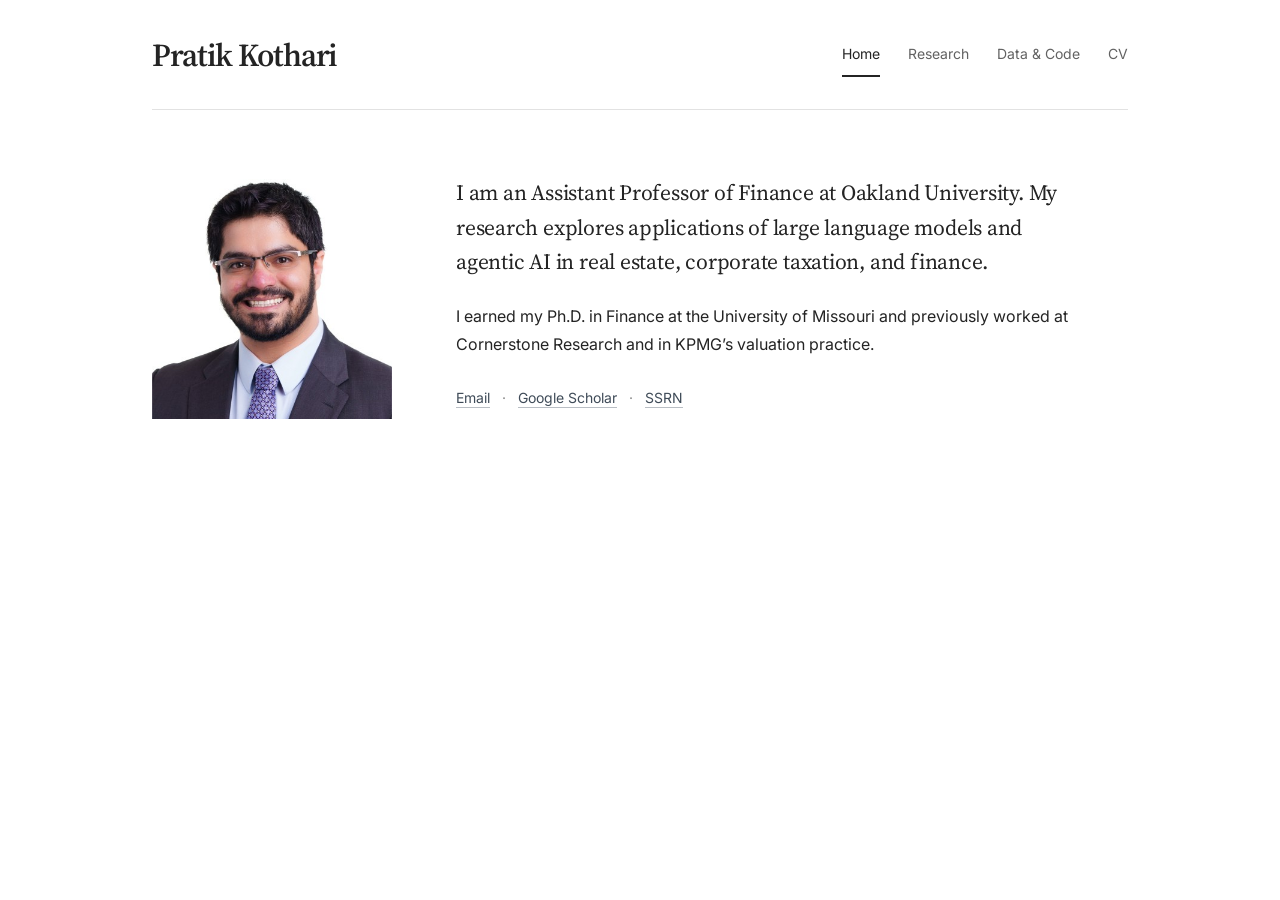
==== commit bb4174f7: "Update homepage introduction with AI research focus" ====
--- a/index.html
+++ b/index.html
@@ -5,9 +5,9 @@
   <meta charset="UTF-8">
   <meta name="viewport" content="width=device-width, initial-scale=1.0">
   <title>Pratik Kothari | Assistant Professor of Finance</title>
-  <meta name="description" content="Pratik Kothari is an Assistant Professor of Finance at Oakland University. His research spans artificial intelligence in finance and accounting, real estate, taxation, and corporate governance.">
+  <meta name="description" content="Pratik Kothari is an Assistant Professor of Finance at Oakland University. His research explores applications of large language models and agentic AI in real estate, corporate taxation, and finance.">
   <meta property="og:title" content="Pratik Kothari | Assistant Professor of Finance">
-  <meta property="og:description" content="Research on artificial intelligence in finance and accounting, real estate, taxation, and corporate governance.">
+  <meta property="og:description" content="Research on applications of large language models and agentic AI in real estate, corporate taxation, and finance.">
   <meta property="og:type" content="website">
   <meta property="og:url" content="https://pratik-kothari.com/">
   <meta property="og:image" content="https://pratik-kothari.com/images/headshot.jpg">
@@ -76,8 +76,8 @@
           </figure>
           <div class="hero-text">
             <div class="hero-bio">
-              <p>I am an Assistant Professor of Finance at Oakland University. My research spans artificial intelligence in finance and accounting, real estate, taxation, and corporate governance.</p>
-              <p>I previously worked at Cornerstone Research and in valuation at KPMG. I received my Ph.D. in Finance from the University of Missouri.</p>
+              <p>I am an Assistant Professor of Finance at Oakland University. My research explores applications of large language models and agentic AI in real estate, corporate taxation, and finance.</p>
+              <p>I earned my Ph.D. in Finance at the University of Missouri and previously worked at Cornerstone Research and in KPMG&rsquo;s valuation practice.</p>
             </div>
             <div class="hero-links" aria-label="Contact and profiles">
               <a href="mailto:pkothari@oakland.edu">Email</a>
--- a/css/style.css
+++ b/css/style.css
@@ -73,7 +73,7 @@
 .page-header { padding: 60px 0 30px; }
 .page-header h1 { font-size: clamp(2.5rem, 5vw, 3.4rem); letter-spacing: -.04em; margin: 10px 0 17px; }
 .page-header > p:not(.eyebrow) { max-width: 640px; font-size: .94rem; color: var(--color-text-secondary); }
-.page-header a, .data-note a, .data-citation-note a, .form-privacy a { text-decoration: underline; text-underline-offset: 3px; }
+.page-header a, .data-description a, .data-note a, .data-citation-note a, .form-privacy a { text-decoration: underline; text-underline-offset: 3px; }
 .research-container { max-width: 980px; }
 .section-nav { display: flex; gap: 28px; list-style: none; border-bottom: 1px solid var(--color-border); padding-bottom: 20px; font-size: .8rem; }
 .section-nav a { display: inline-flex; gap: 8px; align-items: center; }
@@ -100,6 +100,7 @@
 /* Data and registration */
 .data-layout { display: grid; grid-template-columns: minmax(0, 1fr) 390px; align-items: start; gap: 50px; padding: 10px 0 68px; }
 .data-card { padding-top: 25px; border-top: 1px solid var(--color-border); }
+.dataset-cards .data-card + .data-card { margin-top: 42px; }
 .dataset-icon { display: grid; place-items: center; width: 43px; height: 43px; border: 1px solid #dedede; background: #f5f5f5; border-radius: var(--radius); color: var(--color-accent); margin-bottom: 18px; }
 .data-card-title { font-size: 2rem; letter-spacing: -.03em; margin-bottom: 16px; }
 .data-description { font-size: .92rem; color: var(--color-text-secondary); }
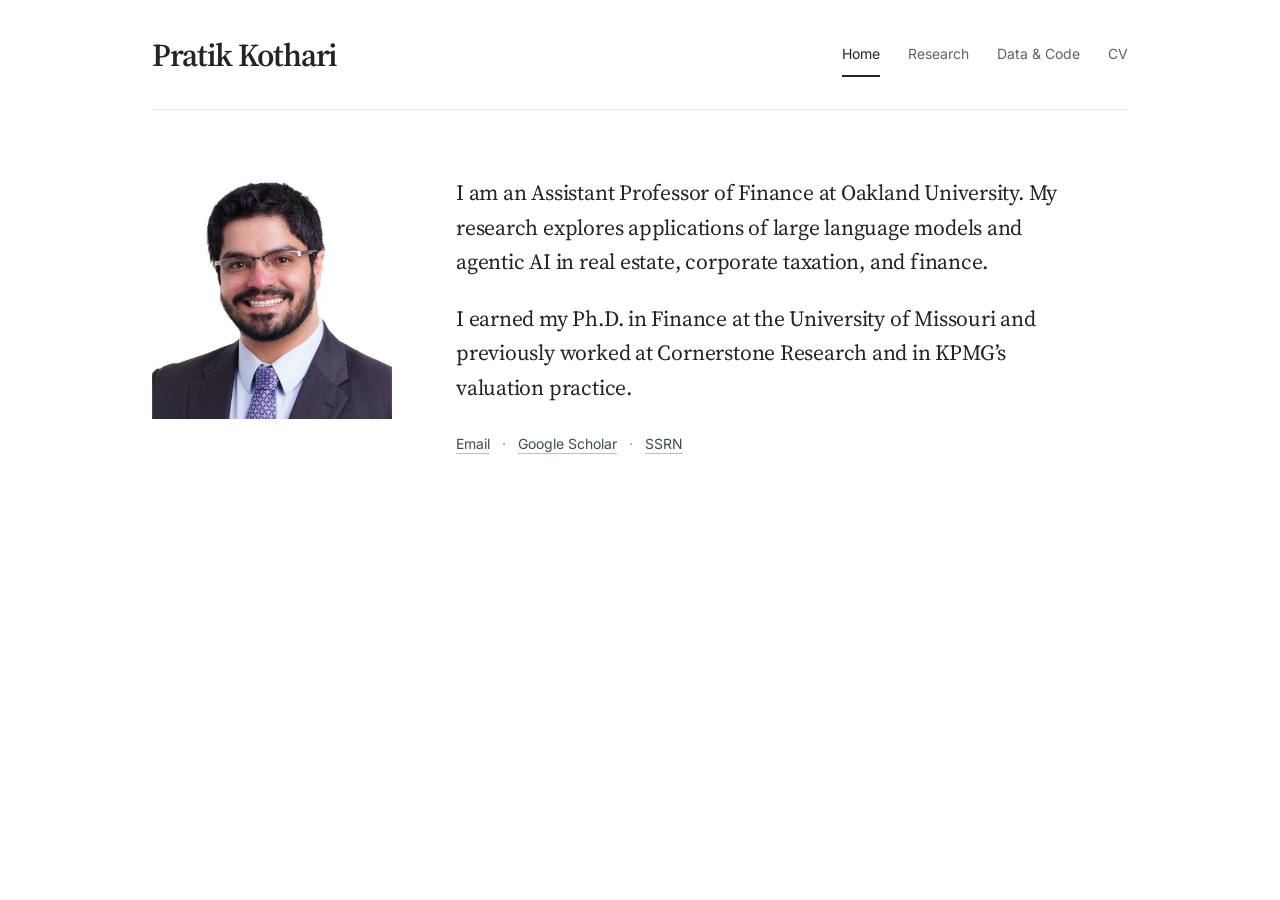
==== commit e3bbb191: "Match typography across homepage introduction paragraphs" ====
--- a/index.html
+++ b/index.html
@@ -43,7 +43,7 @@
   <link rel="preconnect" href="https://fonts.gstatic.com" crossorigin>
   <link href="https://fonts.googleapis.com/css2?family=Inter:wght@400;500;600&family=Source+Serif+4:opsz,wght@8..60,400;8..60,600&display=swap" rel="stylesheet">
   <link rel="stylesheet" href="https://cdnjs.cloudflare.com/ajax/libs/font-awesome/6.5.1/css/all.min.css" integrity="sha512-DTOQO9RWCH3ppGqcWaEA1BIZOC6xxalwEsw9c2QQeAIftl+Vegovlnee1c9QX4TctnWMn13TZye+giMm8e2LwA==" crossorigin="anonymous" referrerpolicy="no-referrer">
-  <link rel="stylesheet" href="css/style.css">
+  <link rel="stylesheet" href="css/style.css?v=matching-bio-1">
 </head>
 <body class="home-page">
   <a class="skip-link" href="#main-content">Skip to content</a>
--- a/css/style.css
+++ b/css/style.css
@@ -54,7 +54,7 @@
 .hero { padding: 66px 0 60px; }
 .hero-inner { display: grid; grid-template-columns: 240px minmax(0, 1fr); gap: 64px; align-items: start; }
 .hero-bio { color: var(--color-text); font-size: 1rem; line-height: 1.8; max-width: 620px; margin-bottom: 27px; }
-.hero-bio p:first-child { font: 400 1.35rem/1.6 var(--font-heading); letter-spacing: -.01em; }
+.hero-bio p { font: 400 1.35rem/1.6 var(--font-heading); letter-spacing: -.01em; }
 .hero-bio p + p { margin-top: 22px; }
 .hero-links { display: flex; align-items: center; gap: 12px; font-size: .875rem; }
 .hero-links > span { color: #8a8a8a; }
@@ -158,7 +158,7 @@
 }
 @media (max-width: 760px) {
   .hero-inner { grid-template-columns: 185px minmax(0, 1fr); gap: 32px; }
-  .hero-bio p:first-child { font-size: 1.2rem; }
+  .hero-bio p { font-size: 1.2rem; }
   .data-layout { grid-template-columns: 1fr; gap: 34px; }
   .access-card { padding: 28px; }
 }
@@ -176,7 +176,7 @@
   .hero { padding: 30px 0 42px; }
   .hero-inner { display: flex; flex-direction: column; gap: 28px; align-items: stretch; }
   .hero-bio { font-size: .95rem; line-height: 1.8; margin-bottom: 23px; }
-  .hero-bio p:first-child { font-size: 1.2rem; line-height: 1.6; }
+  .hero-bio p { font-size: 1.2rem; line-height: 1.6; }
   .hero-portrait { width: 160px; margin-top: 0; }
   .page-header { padding: 37px 0 27px; }
   .page-header h1 { font-size: 2.7rem; }
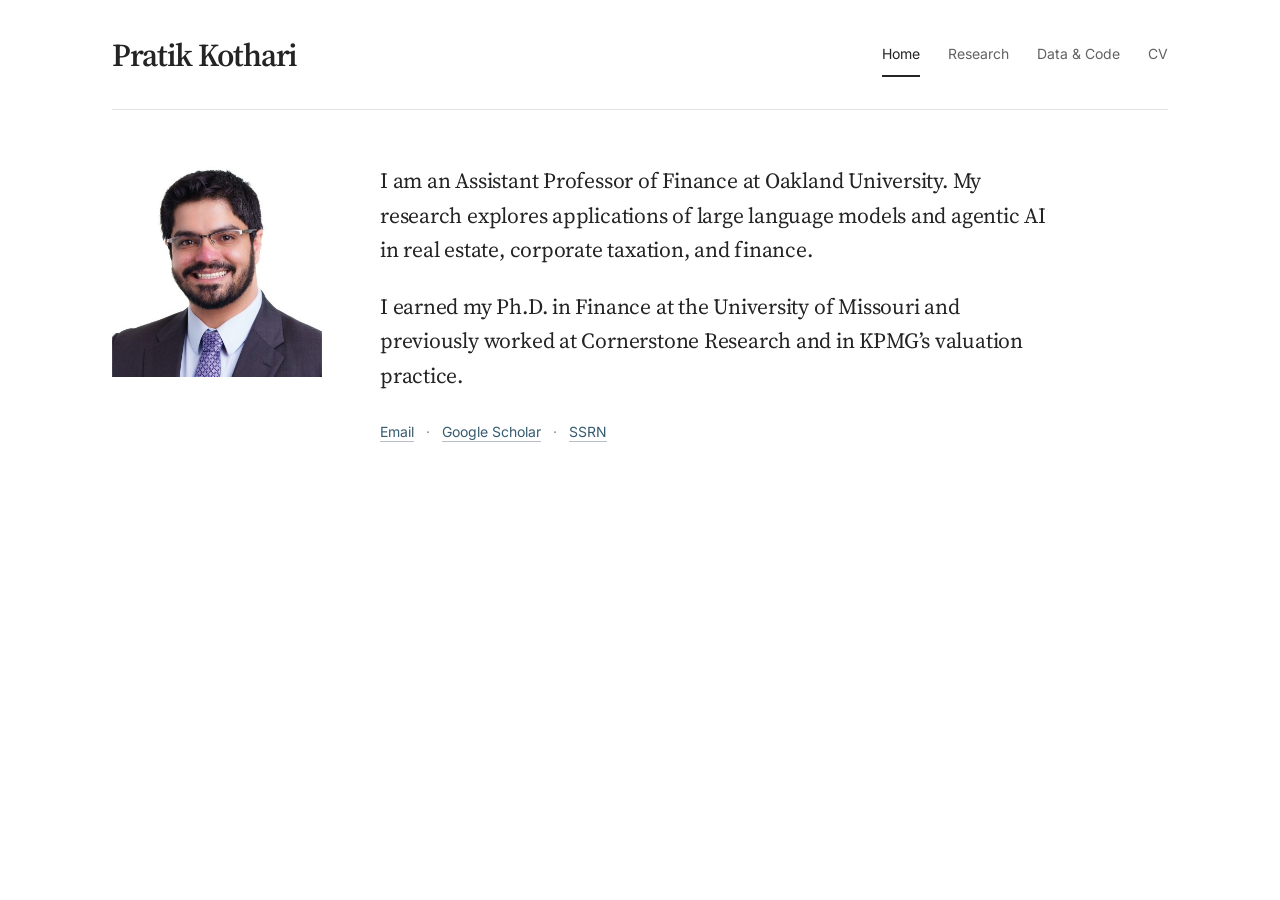
==== commit 3ff6be55: "Add research visuals and sector score explorer" ====
--- a/index.html
+++ b/index.html
@@ -43,7 +43,7 @@
   <link rel="preconnect" href="https://fonts.gstatic.com" crossorigin>
   <link href="https://fonts.googleapis.com/css2?family=Inter:wght@400;500;600&family=Source+Serif+4:opsz,wght@8..60,400;8..60,600&display=swap" rel="stylesheet">
   <link rel="stylesheet" href="https://cdnjs.cloudflare.com/ajax/libs/font-awesome/6.5.1/css/all.min.css" integrity="sha512-DTOQO9RWCH3ppGqcWaEA1BIZOC6xxalwEsw9c2QQeAIftl+Vegovlnee1c9QX4TctnWMn13TZye+giMm8e2LwA==" crossorigin="anonymous" referrerpolicy="no-referrer">
-  <link rel="stylesheet" href="css/style.css?v=matching-bio-1">
+  <link rel="stylesheet" href="css/style.css?v=research-visuals-20261015">
 </head>
 <body class="home-page">
   <a class="skip-link" href="#main-content">Skip to content</a>
--- a/css/style.css
+++ b/css/style.css
@@ -4,13 +4,13 @@
   --color-bg-alt: #f6f6f6;
   --color-text: #242424;
   --color-text-secondary: #626262;
-  --color-accent: #3f4b58;
+  --color-accent: #365b70;
   --color-accent-hover: #171717;
   --color-border: #e2e2e2;
   --font-heading: 'Source Serif 4', Georgia, serif;
   --font-body: 'Inter', 'Segoe UI', system-ui, sans-serif;
-  --max-width: 1040px;
-  --nav-height: 76px;
+  --max-width: 1120px;
+  --nav-height: 100px;
   --radius: 5px;
 }
 
@@ -38,7 +38,7 @@
 /* Navigation */
 .nav { background: var(--color-bg); border-bottom: 1px solid var(--color-border); }
 .nav-inner { max-width: var(--max-width); margin: 0 auto; padding: 0 32px; min-height: var(--nav-height); display: flex; align-items: center; justify-content: space-between; gap: 24px; position: relative; }
-.nav-name { display: inline-flex; align-items: center; gap: 13px; font: 600 1.12rem var(--font-heading); color: var(--color-text); white-space: nowrap; }
+.nav-name { display: inline-flex; align-items: center; gap: 13px; font: 600 2rem var(--font-heading); letter-spacing: -.035em; color: var(--color-text); white-space: nowrap; }
 .nav-links { display: flex; align-items: center; gap: 28px; list-style: none; }
 .nav-links a { display: inline-block; color: var(--color-text-secondary); font-size: .875rem; padding: 9px 0; border-bottom: 2px solid transparent; }
 .nav-links a:hover, .nav-links a.active { color: var(--color-text); border-bottom-color: var(--color-text); }
@@ -51,9 +51,9 @@
 .home-page .nav-inner { min-height: 110px; }
 .home-page .nav-inner::after { content: ''; position: absolute; bottom: 0; left: 32px; right: 32px; border-bottom: 1px solid var(--color-border); }
 .home-page .nav-name { font-size: 2rem; letter-spacing: -.035em; }
-.hero { padding: 66px 0 60px; }
-.hero-inner { display: grid; grid-template-columns: 240px minmax(0, 1fr); gap: 64px; align-items: start; }
-.hero-bio { color: var(--color-text); font-size: 1rem; line-height: 1.8; max-width: 620px; margin-bottom: 27px; }
+.hero { padding: 54px 0 46px; }
+.hero-inner { display: grid; grid-template-columns: 210px minmax(0, 1fr); gap: 58px; align-items: start; }
+.hero-bio { color: var(--color-text); font-size: 1rem; line-height: 1.8; max-width: 680px; margin-bottom: 27px; }
 .hero-bio p { font: 400 1.35rem/1.6 var(--font-heading); letter-spacing: -.01em; }
 .hero-bio p + p { margin-top: 22px; }
 .hero-links { display: flex; align-items: center; gap: 12px; font-size: .875rem; }
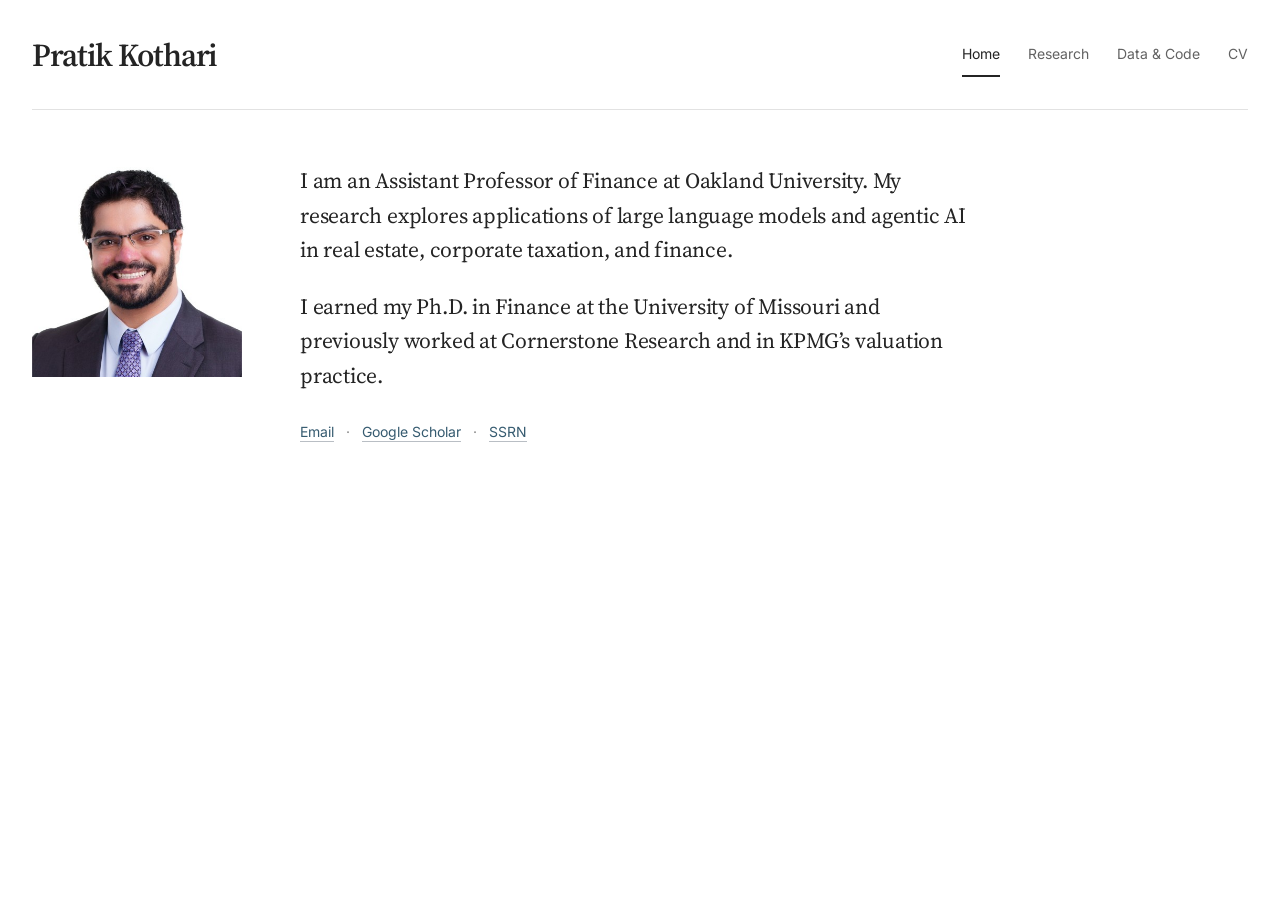
==== commit cadbbda9: "Unify site width and refine CREATE data explorer" ====
--- a/index.html
+++ b/index.html
@@ -43,7 +43,7 @@
   <link rel="preconnect" href="https://fonts.gstatic.com" crossorigin>
   <link href="https://fonts.googleapis.com/css2?family=Inter:wght@400;500;600&family=Source+Serif+4:opsz,wght@8..60,400;8..60,600&display=swap" rel="stylesheet">
   <link rel="stylesheet" href="https://cdnjs.cloudflare.com/ajax/libs/font-awesome/6.5.1/css/all.min.css" integrity="sha512-DTOQO9RWCH3ppGqcWaEA1BIZOC6xxalwEsw9c2QQeAIftl+Vegovlnee1c9QX4TctnWMn13TZye+giMm8e2LwA==" crossorigin="anonymous" referrerpolicy="no-referrer">
-  <link rel="stylesheet" href="css/style.css?v=research-visuals-20261015">
+  <link rel="stylesheet" href="css/style.css?v=shared-frame-20261015">
 </head>
 <body class="home-page">
   <a class="skip-link" href="#main-content">Skip to content</a>
--- a/css/style.css
+++ b/css/style.css
@@ -9,7 +9,7 @@
   --color-border: #e2e2e2;
   --font-heading: 'Source Serif 4', Georgia, serif;
   --font-body: 'Inter', 'Segoe UI', system-ui, sans-serif;
-  --max-width: 1120px;
+  --max-width: 1320px;
   --nav-height: 100px;
   --radius: 5px;
 }
@@ -74,7 +74,7 @@
 .page-header h1 { font-size: clamp(2.5rem, 5vw, 3.4rem); letter-spacing: -.04em; margin: 10px 0 17px; }
 .page-header > p:not(.eyebrow) { max-width: 640px; font-size: .94rem; color: var(--color-text-secondary); }
 .page-header a, .data-description a, .data-note a, .data-citation-note a, .form-privacy a { text-decoration: underline; text-underline-offset: 3px; }
-.research-container { max-width: 980px; }
+.research-container { max-width: var(--max-width); }
 .section-nav { display: flex; gap: 28px; list-style: none; border-bottom: 1px solid var(--color-border); padding-bottom: 20px; font-size: .8rem; }
 .section-nav a { display: inline-flex; gap: 8px; align-items: center; }
 .section-nav span { color: var(--color-text-secondary); font-size: .7rem; }
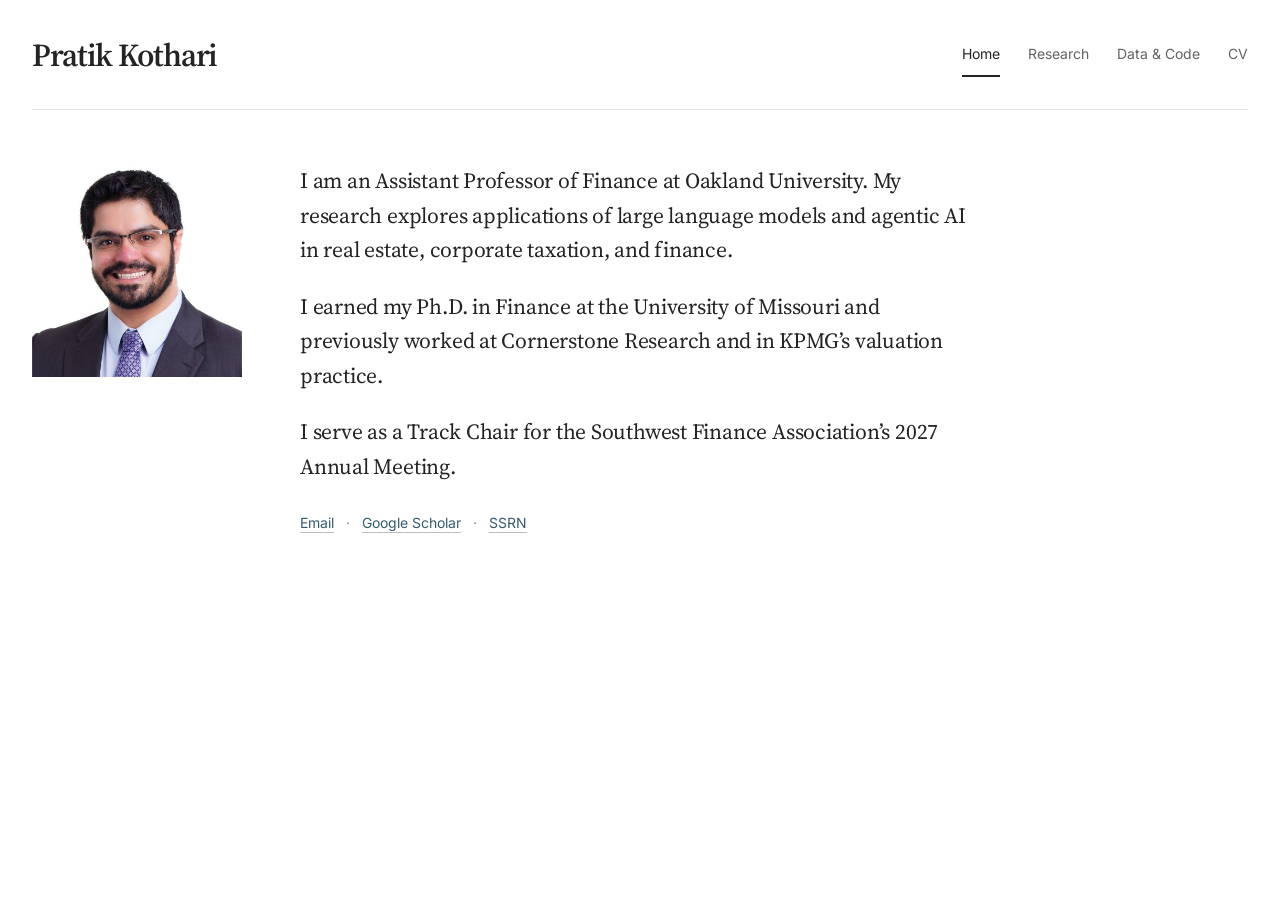
==== commit 419045c7: "Add 2027 Southwest Finance Association Track Chair service" ====
--- a/index.html
+++ b/index.html
@@ -78,6 +78,7 @@
             <div class="hero-bio">
               <p>I am an Assistant Professor of Finance at Oakland University. My research explores applications of large language models and agentic AI in real estate, corporate taxation, and finance.</p>
               <p>I earned my Ph.D. in Finance at the University of Missouri and previously worked at Cornerstone Research and in KPMG&rsquo;s valuation practice.</p>
+              <p>I serve as a Track Chair for the Southwest Finance Association&rsquo;s 2027 Annual Meeting.</p>
             </div>
             <div class="hero-links" aria-label="Contact and profiles">
               <a href="mailto:pkothari@oakland.edu">Email</a>
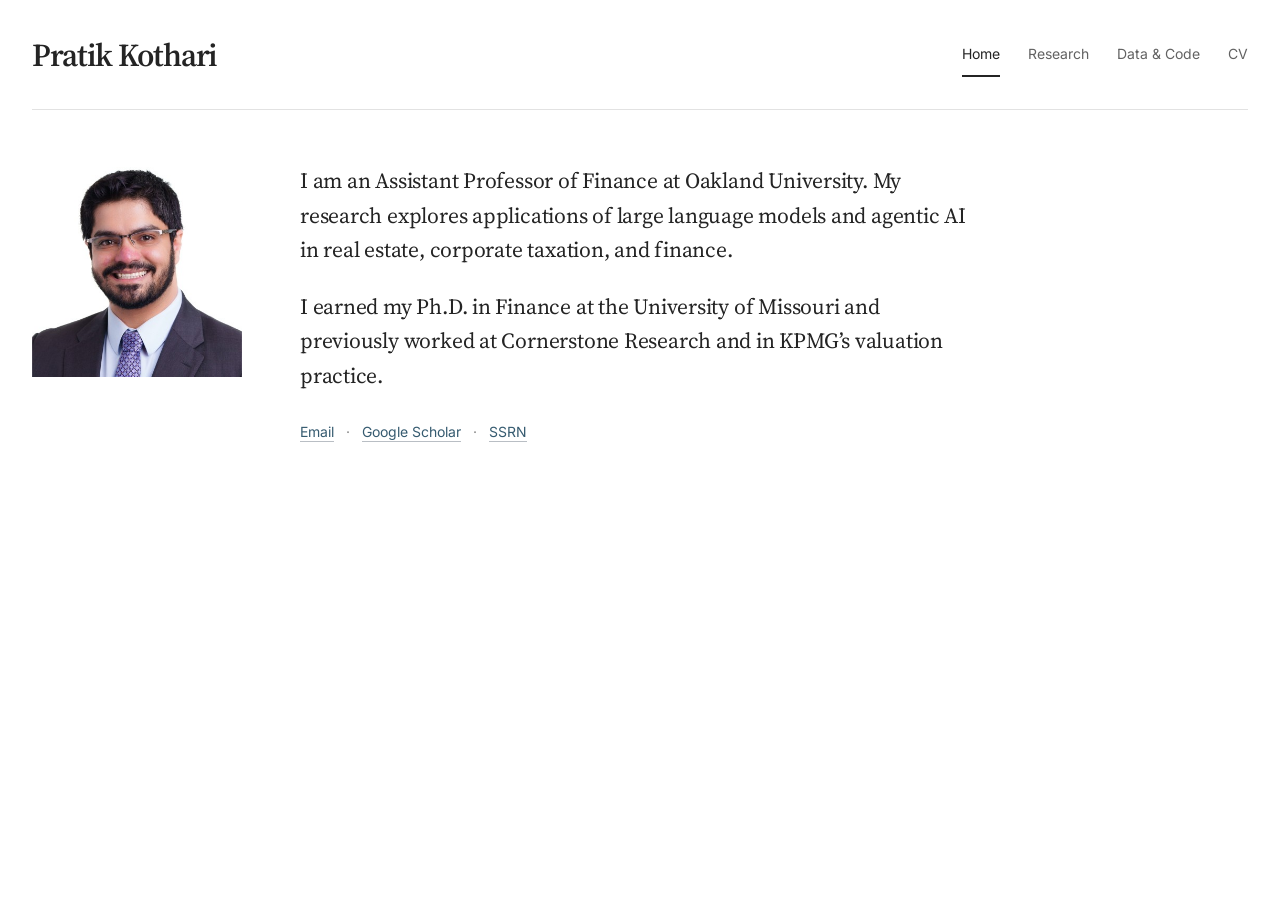
==== commit 9afacf96: "Remove Track Chair sentence from homepage bio" ====
--- a/index.html
+++ b/index.html
@@ -78,7 +78,6 @@
             <div class="hero-bio">
               <p>I am an Assistant Professor of Finance at Oakland University. My research explores applications of large language models and agentic AI in real estate, corporate taxation, and finance.</p>
               <p>I earned my Ph.D. in Finance at the University of Missouri and previously worked at Cornerstone Research and in KPMG&rsquo;s valuation practice.</p>
-              <p>I serve as a Track Chair for the Southwest Finance Association&rsquo;s 2027 Annual Meeting.</p>
             </div>
             <div class="hero-links" aria-label="Contact and profiles">
               <a href="mailto:pkothari@oakland.edu">Email</a>
